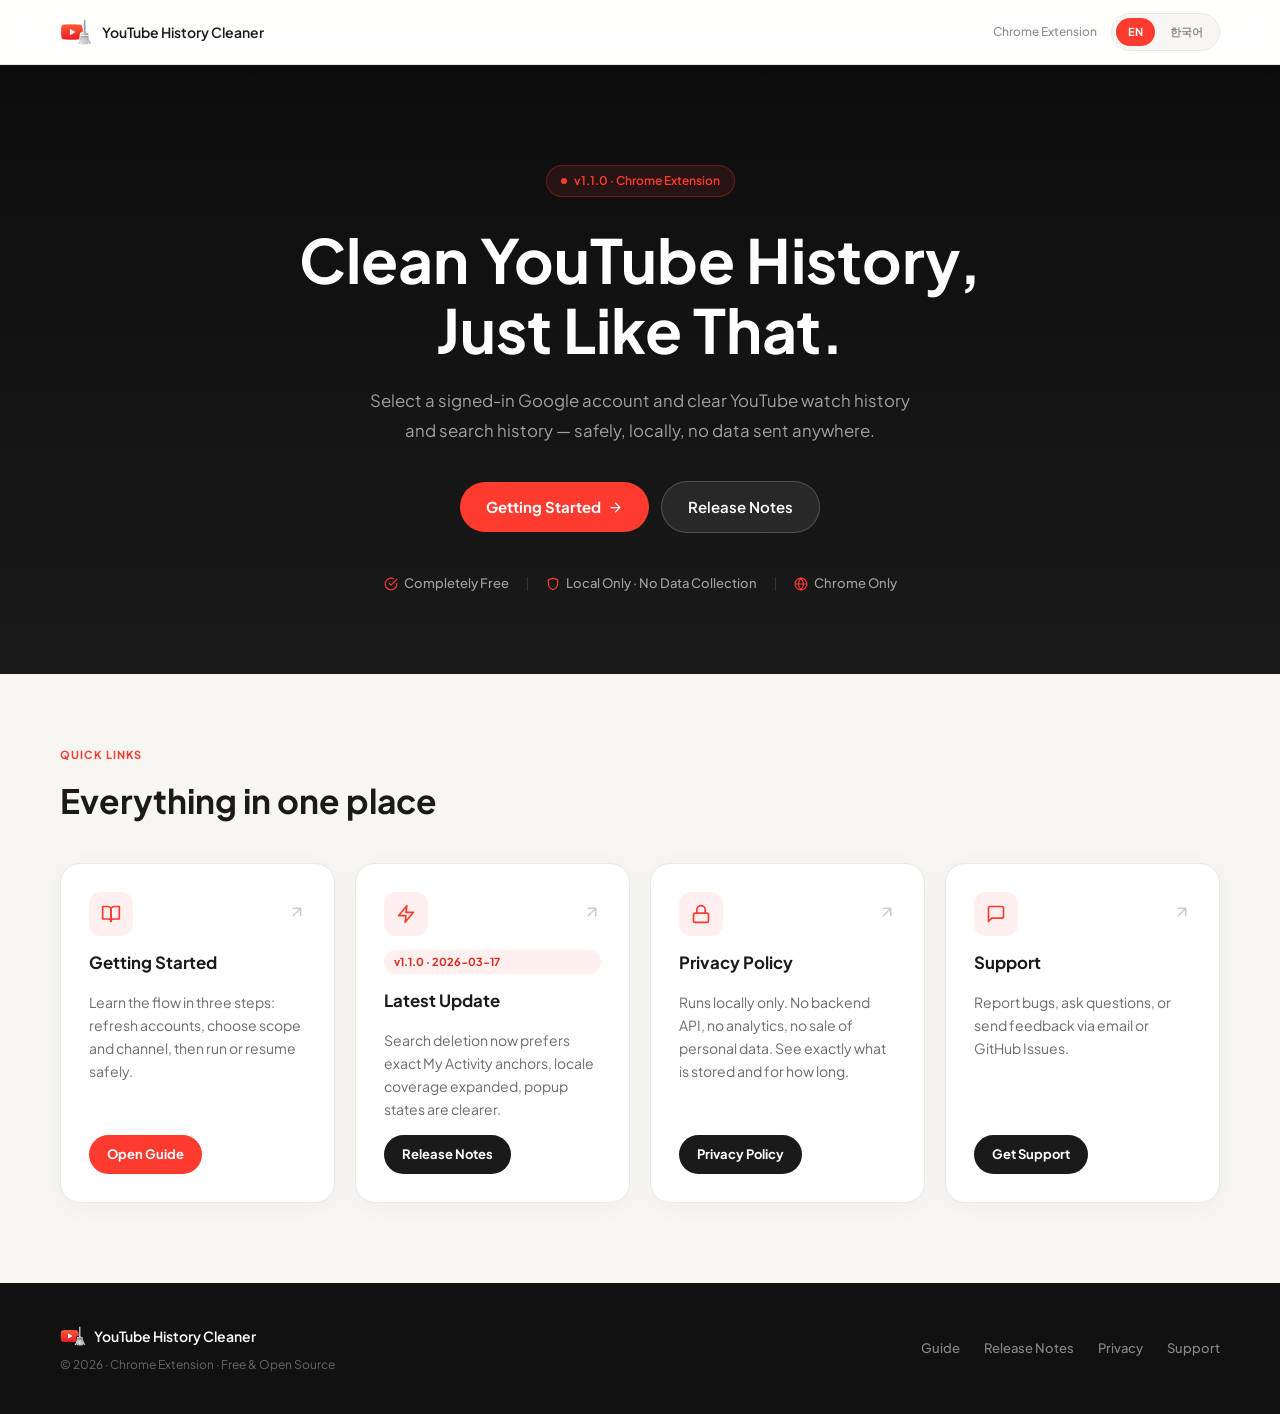
==== index.html @ fa845993 "Sync GitHub Pages from worktree" ====
<!DOCTYPE html>
<html lang="en">
  <head>
    <meta charset="utf-8">
    <meta name="viewport" content="width=device-width, initial-scale=1">
    <title>YouTube History Cleaner</title>
    <meta name="description" content="Official getting started, release notes, privacy, and support pages for the YouTube History Cleaner Chrome extension.">
    <link rel="preconnect" href="https://fonts.googleapis.com">
    <link rel="preconnect" href="https://fonts.gstatic.com" crossorigin>
    <link href="https://fonts.googleapis.com/css2?family=Plus+Jakarta+Sans:wght@400;500;600;700&display=swap" rel="stylesheet">
    <link rel="icon" type="image/png" href="./header-logo-dark.png">
    <link rel="stylesheet" href="./styles.css">
    <script src="./lang-toggle.js" defer></script>
  </head>
  <body
    data-title-en="YouTube History Cleaner"
    data-title-ko="YouTube History Cleaner"
    data-description-en="Official getting started, release notes, privacy, and support pages for the YouTube History Cleaner Chrome extension."
    data-description-ko="YouTube History Cleaner Chrome 확장의 공식 사용 가이드, 릴리즈노트, 개인정보처리방침 및 지원 링크 모음입니다."
  >

    <!-- NAVBAR -->
    <nav class="navbar">
      <div class="container">
        <a href="./index.html" class="nav-brand">
          <img src="./header-logo-dark.png" alt="YouTube History Cleaner logo" class="nav-logo">
          <span class="nav-brand-name">YouTube History Cleaner</span>
        </a>
        <div class="nav-right">
          <span class="nav-label" data-lang-content="en">Chrome Extension</span>
          <span class="nav-label" data-lang-content="ko" hidden>Chrome 확장</span>
          <div class="lang-switch" role="group" aria-label="Language switcher">
            <button type="button" class="lang-button" data-lang-button="en">EN</button>
            <button type="button" class="lang-button" data-lang-button="ko">한국어</button>
          </div>
        </div>
      </div>
    </nav>

    <!-- HERO -->
    <section class="hero">
      <div class="container">
        <div class="hero-badge">
          <span class="hero-badge-dot"></span>
          <span data-lang-content="en">v1.1.0 · Chrome Extension</span>
          <span data-lang-content="ko" hidden>v1.1.0 · Chrome 확장</span>
        </div>

        <h1 data-lang-content="en">Clean YouTube History,<br>Just Like That.</h1>
        <h1 data-lang-content="ko" hidden>YouTube 기록,<br>깔끔하게 지워드립니다.</h1>

        <p class="hero-sub" data-lang-content="en">
          Select a signed-in Google account and clear YouTube watch history and search history — safely, locally, no data sent anywhere.
        </p>
        <p class="hero-sub" data-lang-content="ko" hidden>
          로그인된 Google 계정을 선택해 YouTube 시청·검색 기록을 정리하는 Chrome 확장 프로그램. 완전 로컬 처리, 데이터 수집 없음.
        </p>

        <div class="hero-cta">
          <a href="./guide.html" class="btn-primary">
            <span data-lang-content="en">Getting Started</span>
            <span data-lang-content="ko" hidden>사용 가이드 보기</span>
            <svg viewBox="0 0 24 24" xmlns="http://www.w3.org/2000/svg"><path d="M5 12h14M12 5l7 7-7 7" stroke-width="2" stroke-linecap="round" stroke-linejoin="round"/></svg>
          </a>
          <a href="./updates.html" class="btn-secondary">
            <span data-lang-content="en">Release Notes</span>
            <span data-lang-content="ko" hidden>릴리즈노트</span>
          </a>
        </div>

        <div class="hero-meta">
          <div class="hero-meta-item">
            <svg viewBox="0 0 24 24" xmlns="http://www.w3.org/2000/svg"><path d="M22 11.08V12a10 10 0 1 1-5.93-9.14" stroke-width="2" stroke-linecap="round" stroke-linejoin="round"/><polyline points="22 4 12 14.01 9 11.01" stroke-width="2" stroke-linecap="round" stroke-linejoin="round"/></svg>
            <span data-lang-content="en">Completely Free</span>
            <span data-lang-content="ko" hidden>완전 무료</span>
          </div>
          <div class="hero-meta-divider"></div>
          <div class="hero-meta-item">
            <svg viewBox="0 0 24 24" xmlns="http://www.w3.org/2000/svg"><path d="M12 22s8-4 8-10V5l-8-3-8 3v7c0 6 8 10 8 10z" stroke-width="2" stroke-linecap="round" stroke-linejoin="round"/></svg>
            <span data-lang-content="en">Local Only · No Data Collection</span>
            <span data-lang-content="ko" hidden>로컬 처리 · 데이터 수집 없음</span>
          </div>
          <div class="hero-meta-divider"></div>
          <div class="hero-meta-item">
            <svg viewBox="0 0 24 24" xmlns="http://www.w3.org/2000/svg"><circle cx="12" cy="12" r="10" stroke-width="2" stroke-linecap="round" stroke-linejoin="round"/><line x1="2" y1="12" x2="22" y2="12" stroke-width="2" stroke-linecap="round"/><path d="M12 2a15.3 15.3 0 0 1 4 10 15.3 15.3 0 0 1-4 10 15.3 15.3 0 0 1-4-10 15.3 15.3 0 0 1 4-10z" stroke-width="2" stroke-linecap="round" stroke-linejoin="round"/></svg>
            <span data-lang-content="en">Chrome Only</span>
            <span data-lang-content="ko" hidden>Chrome 전용</span>
          </div>
        </div>
      </div>
    </section>

    <!-- CARDS -->
    <section class="cards-section">
      <div class="container">
        <p class="section-eyebrow" data-lang-content="en">Quick Links</p>
        <p class="section-eyebrow" data-lang-content="ko" hidden>빠른 링크</p>

        <h2 class="section-title" data-lang-content="en">Everything in one place</h2>
        <h2 class="section-title" data-lang-content="ko" hidden>모든 것을 한곳에서</h2>

        <div class="cards-grid">

          <!-- Getting Started -->
          <div class="card">
            <div class="card-top">
              <div class="card-icon-box">
                <svg viewBox="0 0 24 24" xmlns="http://www.w3.org/2000/svg"><path d="M2 3h6a4 4 0 0 1 4 4v14a3 3 0 0 0-3-3H2z"/><path d="M22 3h-6a4 4 0 0 0-4 4v14a3 3 0 0 1 3-3h7z"/></svg>
              </div>
              <div class="card-arrow">
                <svg viewBox="0 0 24 24" xmlns="http://www.w3.org/2000/svg"><path d="M7 17L17 7M7 7h10v10"/></svg>
              </div>
            </div>
            <h2 data-lang-content="en">Getting Started</h2>
            <h2 data-lang-content="ko" hidden>사용 가이드</h2>
            <p data-lang-content="en">Learn the flow in three steps: refresh accounts, choose scope and channel, then run or resume safely.</p>
            <p data-lang-content="ko" hidden>3단계로 빠르게 시작하세요. 계정 조회 → 범위 선택 → 실행 또는 재개.</p>
            <a href="./guide.html" class="card-btn card-btn-red">
              <span data-lang-content="en">Open Guide</span>
              <span data-lang-content="ko" hidden>가이드 보기</span>
            </a>
          </div>

          <!-- Latest Update -->
          <div class="card">
            <div class="card-top">
              <div class="card-icon-box">
                <svg viewBox="0 0 24 24" xmlns="http://www.w3.org/2000/svg"><polygon points="13 2 3 14 12 14 11 22 21 10 12 10 13 2"/></svg>
              </div>
              <div class="card-arrow">
                <svg viewBox="0 0 24 24" xmlns="http://www.w3.org/2000/svg"><path d="M7 17L17 7M7 7h10v10"/></svg>
              </div>
            </div>
            <span class="card-badge">v1.1.0 · 2026-03-17</span>
            <h2 data-lang-content="en">Latest Update</h2>
            <h2 data-lang-content="ko" hidden>릴리즈노트</h2>
            <p data-lang-content="en">Search deletion now prefers exact My Activity anchors, locale coverage expanded, popup states are clearer.</p>
            <p data-lang-content="ko" hidden>검색 삭제 exact anchor 우선 적용, locale 지원 확대, popup 상태 표시 개선.</p>
            <a href="./updates.html" class="card-btn card-btn-dark">
              <span data-lang-content="en">Release Notes</span>
              <span data-lang-content="ko" hidden>릴리즈노트 보기</span>
            </a>
          </div>

          <!-- Privacy -->
          <div class="card">
            <div class="card-top">
              <div class="card-icon-box">
                <svg viewBox="0 0 24 24" xmlns="http://www.w3.org/2000/svg"><rect x="3" y="11" width="18" height="11" rx="2" ry="2"/><path d="M7 11V7a5 5 0 0 1 10 0v4"/></svg>
              </div>
              <div class="card-arrow">
                <svg viewBox="0 0 24 24" xmlns="http://www.w3.org/2000/svg"><path d="M7 17L17 7M7 7h10v10"/></svg>
              </div>
            </div>
            <h2 data-lang-content="en">Privacy Policy</h2>
            <h2 data-lang-content="ko" hidden>개인정보처리방침</h2>
            <p data-lang-content="en">Runs locally only. No backend API, no analytics, no sale of personal data. See exactly what is stored and for how long.</p>
            <p data-lang-content="ko" hidden>로컬에서만 작동합니다. 백엔드 없음, analytics 없음, 개인정보 판매 없음. 저장 항목과 기간을 확인하세요.</p>
            <a href="./privacy.html" class="card-btn card-btn-dark">
              <span data-lang-content="en">Privacy Policy</span>
              <span data-lang-content="ko" hidden>방침 보기</span>
            </a>
          </div>

          <!-- Support -->
          <div class="card">
            <div class="card-top">
              <div class="card-icon-box">
                <svg viewBox="0 0 24 24" xmlns="http://www.w3.org/2000/svg"><path d="M21 15a2 2 0 0 1-2 2H7l-4 4V5a2 2 0 0 1 2-2h14a2 2 0 0 1 2 2z"/></svg>
              </div>
              <div class="card-arrow">
                <svg viewBox="0 0 24 24" xmlns="http://www.w3.org/2000/svg"><path d="M7 17L17 7M7 7h10v10"/></svg>
              </div>
            </div>
            <h2 data-lang-content="en">Support</h2>
            <h2 data-lang-content="ko" hidden>고객 지원</h2>
            <p data-lang-content="en">Report bugs, ask questions, or send feedback via email or GitHub Issues.</p>
            <p data-lang-content="ko" hidden>버그 제보, 문의, 피드백을 이메일 또는 GitHub Issues로 전달하세요.</p>
            <a href="./support.html" class="card-btn card-btn-dark">
              <span data-lang-content="en">Get Support</span>
              <span data-lang-content="ko" hidden>지원 받기</span>
            </a>
          </div>

        </div>
      </div>
    </section>

    <!-- FOOTER -->
    <footer class="site-footer">
      <div class="container">
        <div class="footer-brand">
          <div class="footer-logo-row">
            <img src="./header-logo-dark.png" alt="" class="footer-logo">
            <span class="footer-name">YouTube History Cleaner</span>
          </div>
          <p class="footer-copy">© 2026 · Chrome Extension · Free &amp; Open Source</p>
        </div>
        <nav class="footer-links">
          <a href="./guide.html">
            <span data-lang-content="en">Guide</span>
            <span data-lang-content="ko" hidden>가이드</span>
          </a>
          <a href="./updates.html">
            <span data-lang-content="en">Release Notes</span>
            <span data-lang-content="ko" hidden>릴리즈노트</span>
          </a>
          <a href="./privacy.html">
            <span data-lang-content="en">Privacy</span>
            <span data-lang-content="ko" hidden>개인정보처리방침</span>
          </a>
          <a href="./support.html">
            <span data-lang-content="en">Support</span>
            <span data-lang-content="ko" hidden>지원</span>
          </a>
        </nav>
      </div>
    </footer>

  </body>
</html>
---- styles.css ----
@import url('https://fonts.googleapis.com/css2?family=Plus+Jakarta+Sans:wght@400;500;600;700&display=swap');

:root {
  --bg: #F7F6F3;
  --panel: #FFFFFF;
  --text: #1A1A1A;
  --muted: #6B6B6B;
  --subtle: #8E8E93;
  --line: #E8E8E8;
  --accent: #FF3B30;
  --accent-dark: #DD271D;
  --accent-tint: rgba(255, 59, 48, 0.08);
  --dark: #111111;
  --dark-2: #1A1A1A;
  --shadow-card: 0 4px 24px rgba(0, 0, 0, 0.04);
  --shadow-nav: 0 1px 12px rgba(0, 0, 0, 0.06);
  --radius-card: 20px;
  --radius-btn: 999px;
  --max: 1160px;
}

* { box-sizing: border-box; margin: 0; padding: 0; }

html { font-size: 16px; scroll-behavior: smooth; }

body {
  font-family: 'Plus Jakarta Sans', 'Segoe UI', 'Helvetica Neue', Arial, sans-serif;
  background: var(--bg);
  color: var(--text);
  line-height: 1.6;
}

a { color: var(--accent); text-decoration: none; }
a:hover { text-decoration: underline; }

.container {
  width: min(calc(100% - 48px), var(--max));
  margin: 0 auto;
}

/* ── NAVBAR ─────────────────────────────── */
.navbar {
  position: sticky;
  top: 0;
  z-index: 100;
  background: rgba(255, 255, 255, 0.92);
  backdrop-filter: blur(14px);
  -webkit-backdrop-filter: blur(14px);
  border-bottom: 1px solid var(--line);
  box-shadow: var(--shadow-nav);
}

.navbar .container {
  display: flex;
  align-items: center;
  justify-content: space-between;
  height: 64px;
}

.nav-brand {
  display: flex;
  align-items: center;
  gap: 10px;
  text-decoration: none;
}

.nav-logo {
  width: 32px;
  height: 32px;
  object-fit: contain;
  flex-shrink: 0;
}

.nav-brand-name {
  font-size: 14px;
  font-weight: 600;
  color: var(--text);
}
.nav-brand:hover .nav-brand-name { text-decoration: none; }

.nav-right {
  display: flex;
  align-items: center;
  gap: 14px;
}

.nav-label {
  font-size: 12px;
  font-weight: 500;
  color: var(--subtle);
}

.lang-switch {
  display: inline-flex;
  gap: 3px;
  padding: 4px;
  border: 1px solid var(--line);
  border-radius: var(--radius-btn);
  background: var(--bg);
}

.lang-button {
  border: 0;
  border-radius: var(--radius-btn);
  background: transparent;
  color: var(--subtle);
  padding: 5px 12px;
  font: inherit;
  font-size: 11px;
  font-weight: 700;
  cursor: pointer;
  transition: all 0.15s;
}

.lang-button.is-active {
  background: var(--accent);
  color: #fff;
}

/* ── HERO (index) ───────────────────────── */
.hero {
  background: linear-gradient(180deg, #0D0D0D 0%, #1A1A1A 100%);
  padding: 100px 0 80px;
  text-align: center;
}

.hero-badge {
  display: inline-flex;
  align-items: center;
  gap: 7px;
  padding: 5px 14px;
  border-radius: var(--radius-btn);
  border: 1px solid rgba(255, 59, 48, 0.3);
  background: rgba(255, 59, 48, 0.1);
  margin-bottom: 28px;
}

.hero-badge-dot {
  width: 6px;
  height: 6px;
  border-radius: 50%;
  background: var(--accent);
  flex-shrink: 0;
}

.hero-badge span {
  font-size: 12px;
  font-weight: 600;
  color: var(--accent);
}

.hero h1 {
  font-size: clamp(2.2rem, 5vw, 3.8rem);
  font-weight: 700;
  color: #fff;
  line-height: 1.15;
  margin-bottom: 22px;
  max-width: 760px;
  margin-left: auto;
  margin-right: auto;
}

.hero-sub {
  font-size: 1.05rem;
  color: #A0A0A0;
  max-width: 540px;
  margin: 0 auto 36px;
  line-height: 1.75;
}

.hero-cta {
  display: flex;
  align-items: center;
  justify-content: center;
  gap: 12px;
  flex-wrap: wrap;
  margin-bottom: 40px;
}

.btn-primary {
  display: inline-flex;
  align-items: center;
  gap: 7px;
  padding: 13px 26px;
  border-radius: var(--radius-btn);
  background: var(--accent);
  color: #fff;
  font-weight: 700;
  font-size: 15px;
  transition: background 0.15s;
  text-decoration: none;
}
.btn-primary:hover { background: var(--accent-dark); text-decoration: none; }
.btn-primary svg { width: 15px; height: 15px; stroke: #fff; fill: none; flex-shrink: 0; }

.btn-secondary {
  display: inline-flex;
  align-items: center;
  gap: 7px;
  padding: 13px 26px;
  border-radius: var(--radius-btn);
  background: rgba(255, 255, 255, 0.08);
  border: 1px solid rgba(255, 255, 255, 0.18);
  color: #fff;
  font-weight: 600;
  font-size: 15px;
  transition: background 0.15s;
  text-decoration: none;
}
.btn-secondary:hover { background: rgba(255, 255, 255, 0.14); text-decoration: none; }

.hero-meta {
  display: flex;
  align-items: center;
  justify-content: center;
  gap: 18px;
  flex-wrap: wrap;
}

.hero-meta-item {
  display: flex;
  align-items: center;
  gap: 6px;
  font-size: 13px;
  font-weight: 500;
  color: #A0A0A0;
}

.hero-meta-item svg {
  width: 14px;
  height: 14px;
  stroke: var(--accent);
  fill: none;
  flex-shrink: 0;
}

.hero-meta-divider {
  width: 1px;
  height: 14px;
  background: rgba(255, 255, 255, 0.12);
}

/* ── CARDS SECTION ──────────────────────── */
.cards-section {
  padding: 72px 0 80px;
  background: var(--bg);
}

.section-eyebrow {
  font-size: 11px;
  font-weight: 700;
  letter-spacing: 0.1em;
  text-transform: uppercase;
  color: var(--accent);
  margin-bottom: 10px;
}

.section-title {
  font-size: 2.1rem;
  font-weight: 700;
  color: var(--text);
  margin-bottom: 36px;
}

.cards-grid {
  display: grid;
  grid-template-columns: repeat(auto-fit, minmax(240px, 1fr));
  gap: 20px;
}

.card {
  background: var(--panel);
  border: 1px solid var(--line);
  border-radius: var(--radius-card);
  padding: 28px;
  display: flex;
  flex-direction: column;
  gap: 14px;
  box-shadow: var(--shadow-card);
  transition: box-shadow 0.2s, transform 0.2s;
}
.card:hover { box-shadow: 0 8px 32px rgba(0, 0, 0, 0.08); transform: translateY(-2px); }

.card-top {
  display: flex;
  align-items: center;
  justify-content: space-between;
}

.card-icon-box {
  width: 44px;
  height: 44px;
  border-radius: 12px;
  background: var(--accent-tint);
  display: flex;
  align-items: center;
  justify-content: center;
  flex-shrink: 0;
}
.card-icon-box svg {
  width: 20px;
  height: 20px;
  stroke: var(--accent);
  fill: none;
  stroke-width: 2;
  stroke-linecap: round;
  stroke-linejoin: round;
}

.card-arrow svg {
  width: 18px;
  height: 18px;
  stroke: #CCC;
  fill: none;
  stroke-width: 2;
  stroke-linecap: round;
  stroke-linejoin: round;
}

.card-badge {
  display: inline-flex;
  align-items: center;
  padding: 3px 10px;
  border-radius: var(--radius-btn);
  background: var(--accent-tint);
  font-size: 11px;
  font-weight: 700;
  color: var(--accent-dark);
}

.card h2 {
  font-size: 1.05rem;
  font-weight: 700;
  color: var(--text);
}

.card p {
  font-size: 14px;
  color: var(--muted);
  line-height: 1.65;
  flex: 1;
}

.card-btn {
  display: inline-flex;
  align-items: center;
  gap: 6px;
  padding: 9px 18px;
  border-radius: var(--radius-btn);
  font-size: 13px;
  font-weight: 700;
  text-decoration: none;
  align-self: flex-start;
  transition: opacity 0.15s;
}
.card-btn:hover { opacity: 0.85; text-decoration: none; }
.card-btn-red { background: var(--accent); color: #fff; }
.card-btn-dark { background: var(--dark-2); color: #fff; }

/* ── FOOTER ─────────────────────────────── */
.site-footer {
  background: var(--dark);
  padding: 40px 0;
}

.site-footer .container {
  display: flex;
  align-items: center;
  justify-content: space-between;
  flex-wrap: wrap;
  gap: 20px;
}

.footer-brand {
  display: flex;
  flex-direction: column;
  gap: 6px;
}

.footer-logo-row {
  display: flex;
  align-items: center;
  gap: 8px;
}

.footer-logo {
  width: 26px;
  height: 26px;
  object-fit: contain;
  flex-shrink: 0;
}

.footer-name {
  font-size: 14px;
  font-weight: 600;
  color: #fff;
}

.footer-copy {
  font-size: 12px;
  color: #666;
}

.footer-links {
  display: flex;
  align-items: center;
  gap: 24px;
  flex-wrap: wrap;
}

.footer-links a {
  font-size: 13px;
  font-weight: 500;
  color: #888;
}
.footer-links a:hover { color: #fff; text-decoration: none; }

/* ── PAGE HERO (subpages) ───────────────── */
.page-hero {
  background: linear-gradient(180deg, #0D0D0D 0%, #1A1A1A 100%);
  padding: 52px 0 44px;
}

.page-hero-back {
  display: inline-flex;
  align-items: center;
  gap: 5px;
  font-size: 13px;
  font-weight: 500;
  color: #888;
  text-decoration: none;
  margin-bottom: 18px;
}
.page-hero-back:hover { color: #fff; text-decoration: none; }
.page-hero-back svg {
  width: 14px;
  height: 14px;
  stroke: currentColor;
  fill: none;
  stroke-width: 2;
  stroke-linecap: round;
  stroke-linejoin: round;
}

.page-hero h1 {
  font-size: clamp(1.8rem, 4vw, 2.6rem);
  font-weight: 700;
  color: #fff;
  line-height: 1.15;
  margin-bottom: 14px;
}

.page-hero-sub {
  font-size: 1rem;
  color: #A0A0A0;
  max-width: 600px;
  line-height: 1.75;
}

/* ── PAGE CONTENT ───────────────────────── */
.page-content {
  padding: 52px 0 80px;
}

.page-content .section-stack {
  display: flex;
  flex-direction: column;
  gap: 24px;
}

.page-banner {
  background: rgba(255, 59, 48, 0.06);
  border: 1px solid rgba(255, 59, 48, 0.2);
  border-radius: 14px;
  padding: 16px 20px;
  font-weight: 600;
  font-size: 14px;
  color: var(--accent-dark);
}

/* ── PROSE ──────────────────────────────── */
.prose {
  background: var(--panel);
  border: 1px solid var(--line);
  border-radius: var(--radius-card);
  padding: 40px;
  box-shadow: var(--shadow-card);
}

.prose h2 {
  font-size: 1.15rem;
  font-weight: 700;
  color: var(--text);
  margin: 32px 0 12px;
  padding-top: 4px;
}
.prose > div > h2:first-child,
.prose h2:first-child { margin-top: 0; }

.prose h3 {
  font-size: 0.95rem;
  font-weight: 700;
  color: var(--text);
  margin: 20px 0 8px;
}

.prose p {
  font-size: 15px;
  color: var(--muted);
  line-height: 1.75;
  margin-bottom: 14px;
}

.prose ul,
.prose ol { padding-left: 22px; margin-bottom: 14px; }

.prose li {
  font-size: 15px;
  color: var(--muted);
  line-height: 1.75;
  margin-bottom: 6px;
}

.prose a { color: var(--accent); }

code {
  padding: 2px 7px;
  border-radius: 6px;
  background: #EFEFEF;
  color: #2A2A2A;
  font-family: Consolas, 'SFMono-Regular', monospace;
  font-size: 0.87em;
}

.info-grid {
  display: grid;
  gap: 14px;
  grid-template-columns: repeat(auto-fit, minmax(200px, 1fr));
  margin: 20px 0;
}

.info-card {
  background: var(--bg);
  border: 1px solid var(--line);
  border-radius: 14px;
  padding: 20px;
}

.info-card h3 {
  font-size: 13px;
  font-weight: 700;
  color: var(--text);
  margin: 0 0 6px;
}

.info-card p {
  font-size: 13px;
  color: var(--muted);
  margin: 0;
  line-height: 1.6;
}

.step-list { padding-left: 24px; }
.step-list li { margin-bottom: 8px; }

/* ── RELEASE ITEMS ──────────────────────── */
.release-item {
  background: var(--panel);
  border: 1px solid var(--line);
  border-radius: var(--radius-card);
  padding: 32px;
  box-shadow: var(--shadow-card);
}

.release-pills {
  display: flex;
  flex-wrap: wrap;
  gap: 7px;
  margin-bottom: 16px;
}

.pill {
  display: inline-flex;
  align-items: center;
  padding: 4px 10px;
  border-radius: var(--radius-btn);
  font-size: 11px;
  font-weight: 700;
}

.pill-accent { background: var(--accent-tint); color: var(--accent-dark); }
.pill-muted { background: #F0F0F0; color: #555; }

.release-item h2 {
  font-size: 1.25rem;
  font-weight: 700;
  color: var(--text);
  margin-bottom: 10px;
}

.release-item h3 {
  font-size: 0.95rem;
  font-weight: 700;
  color: var(--text);
  margin: 20px 0 8px;
}

.release-item p {
  font-size: 15px;
  color: var(--muted);
  line-height: 1.75;
  margin-bottom: 10px;
}

.release-item ul { padding-left: 22px; margin-bottom: 10px; }

.release-item li {
  font-size: 15px;
  color: var(--muted);
  line-height: 1.75;
  margin-bottom: 6px;
}

/* ── SUPPORT ────────────────────────────── */
.support-callout {
  background: linear-gradient(135deg, rgba(255, 59, 48, 0.05), rgba(255, 59, 48, 0.02));
  border: 1px solid rgba(255, 59, 48, 0.15);
  border-radius: var(--radius-card);
  padding: 28px 32px;
}

.support-callout h2 {
  font-size: 1.1rem;
  font-weight: 700;
  color: var(--text);
  margin-bottom: 12px;
}

.support-callout ul { padding-left: 22px; }

.support-callout li {
  font-size: 14px;
  color: var(--muted);
  line-height: 1.75;
  margin-bottom: 6px;
}

/* ── RESPONSIVE ─────────────────────────── */
@media (max-width: 768px) {
  .hero { padding: 72px 0 56px; }
  .cards-grid { grid-template-columns: 1fr 1fr; }
  .section-title { font-size: 1.8rem; }
}

@media (max-width: 640px) {
  .nav-label { display: none; }
  .cards-grid { grid-template-columns: 1fr; }
  .prose { padding: 24px; }
  .release-item { padding: 24px; }
  .support-callout { padding: 22px 20px; }
  .hero h1 { font-size: 2rem; }
  .hero-meta { gap: 12px; }
  .hero-meta-divider { display: none; }
  .site-footer .container { flex-direction: column; align-items: flex-start; }
  .page-hero { padding: 40px 0 32px; }
}
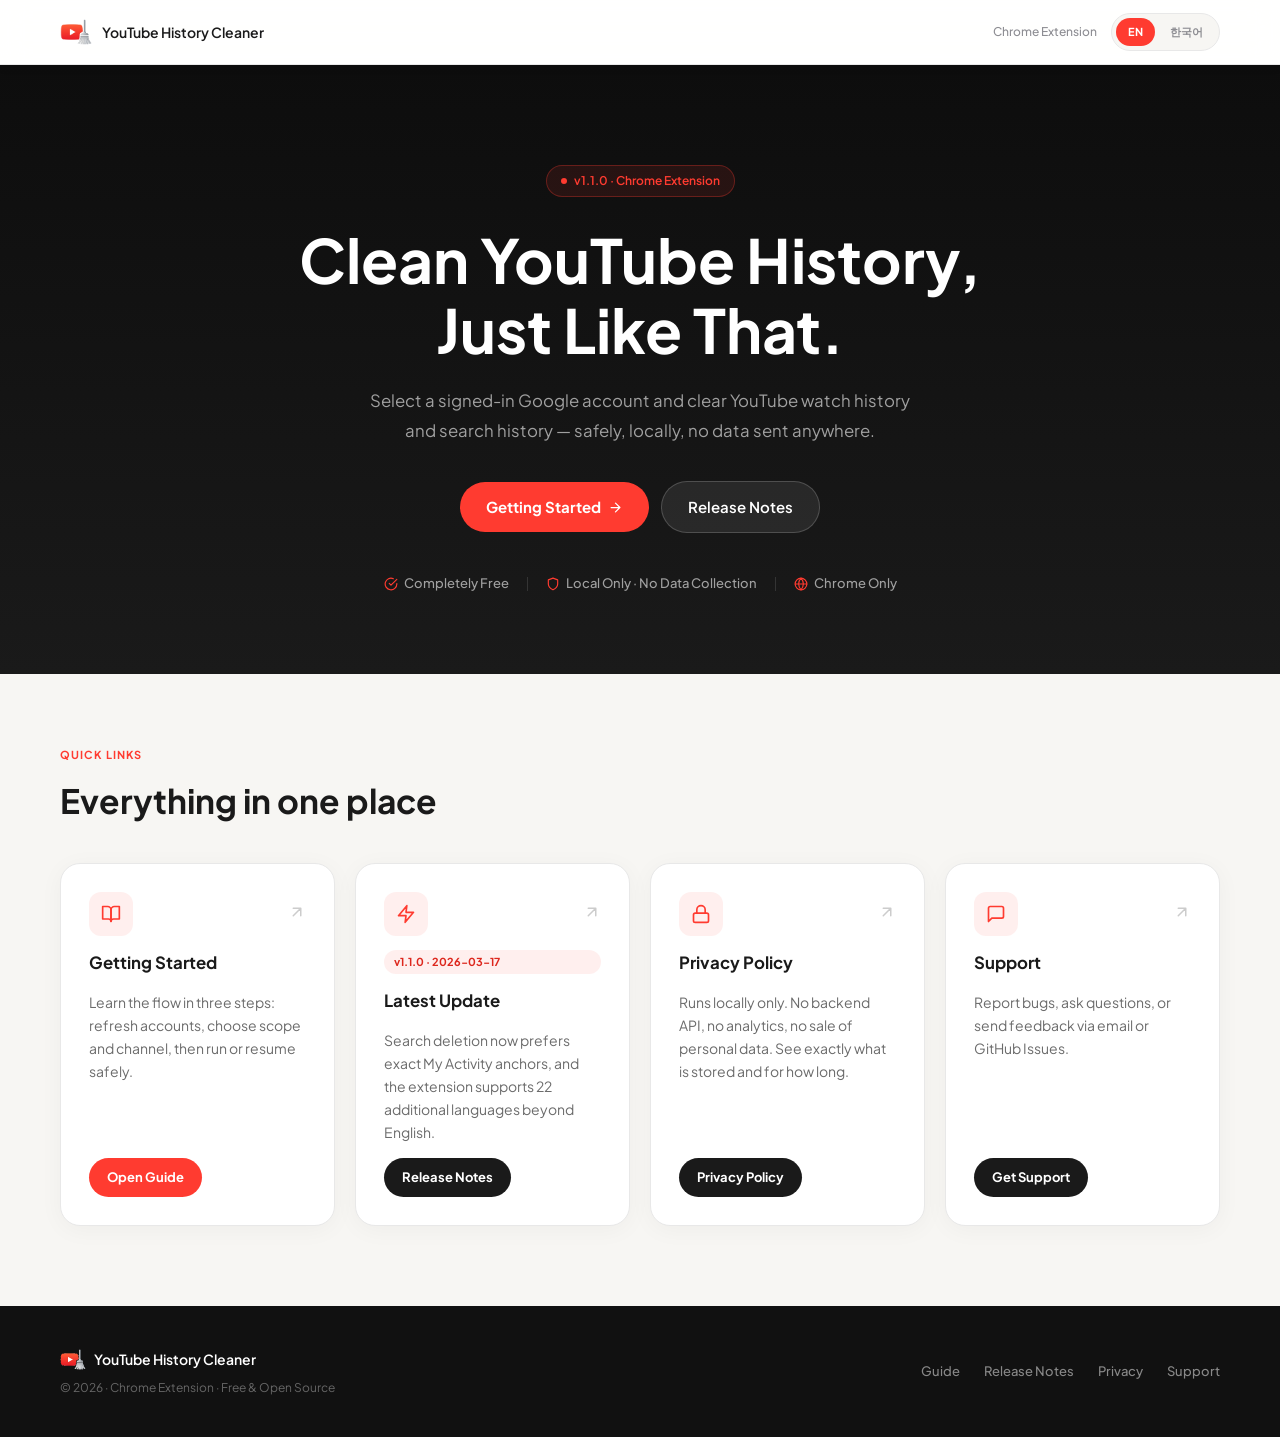
==== commit 5df5cbcc: "docs: align GitHub Pages copy with current extension behavior" ====
--- a/index.html
+++ b/index.html
@@ -134,8 +134,8 @@
             <span class="card-badge">v1.1.0 · 2026-03-17</span>
             <h2 data-lang-content="en">Latest Update</h2>
             <h2 data-lang-content="ko" hidden>릴리즈노트</h2>
-            <p data-lang-content="en">Search deletion now prefers exact My Activity anchors, locale coverage expanded, popup states are clearer.</p>
-            <p data-lang-content="ko" hidden>검색 삭제 exact anchor 우선 적용, locale 지원 확대, popup 상태 표시 개선.</p>
+            <p data-lang-content="en">Search deletion now prefers exact My Activity anchors, and the extension supports 22 additional languages beyond English.</p>
+            <p data-lang-content="ko" hidden>검색 삭제는 이제 My Activity exact anchor를 우선 사용하고, 영어 외 22개 언어를 추가 지원합니다.</p>
             <a href="./updates.html" class="card-btn card-btn-dark">
               <span data-lang-content="en">Release Notes</span>
               <span data-lang-content="ko" hidden>릴리즈노트 보기</span>
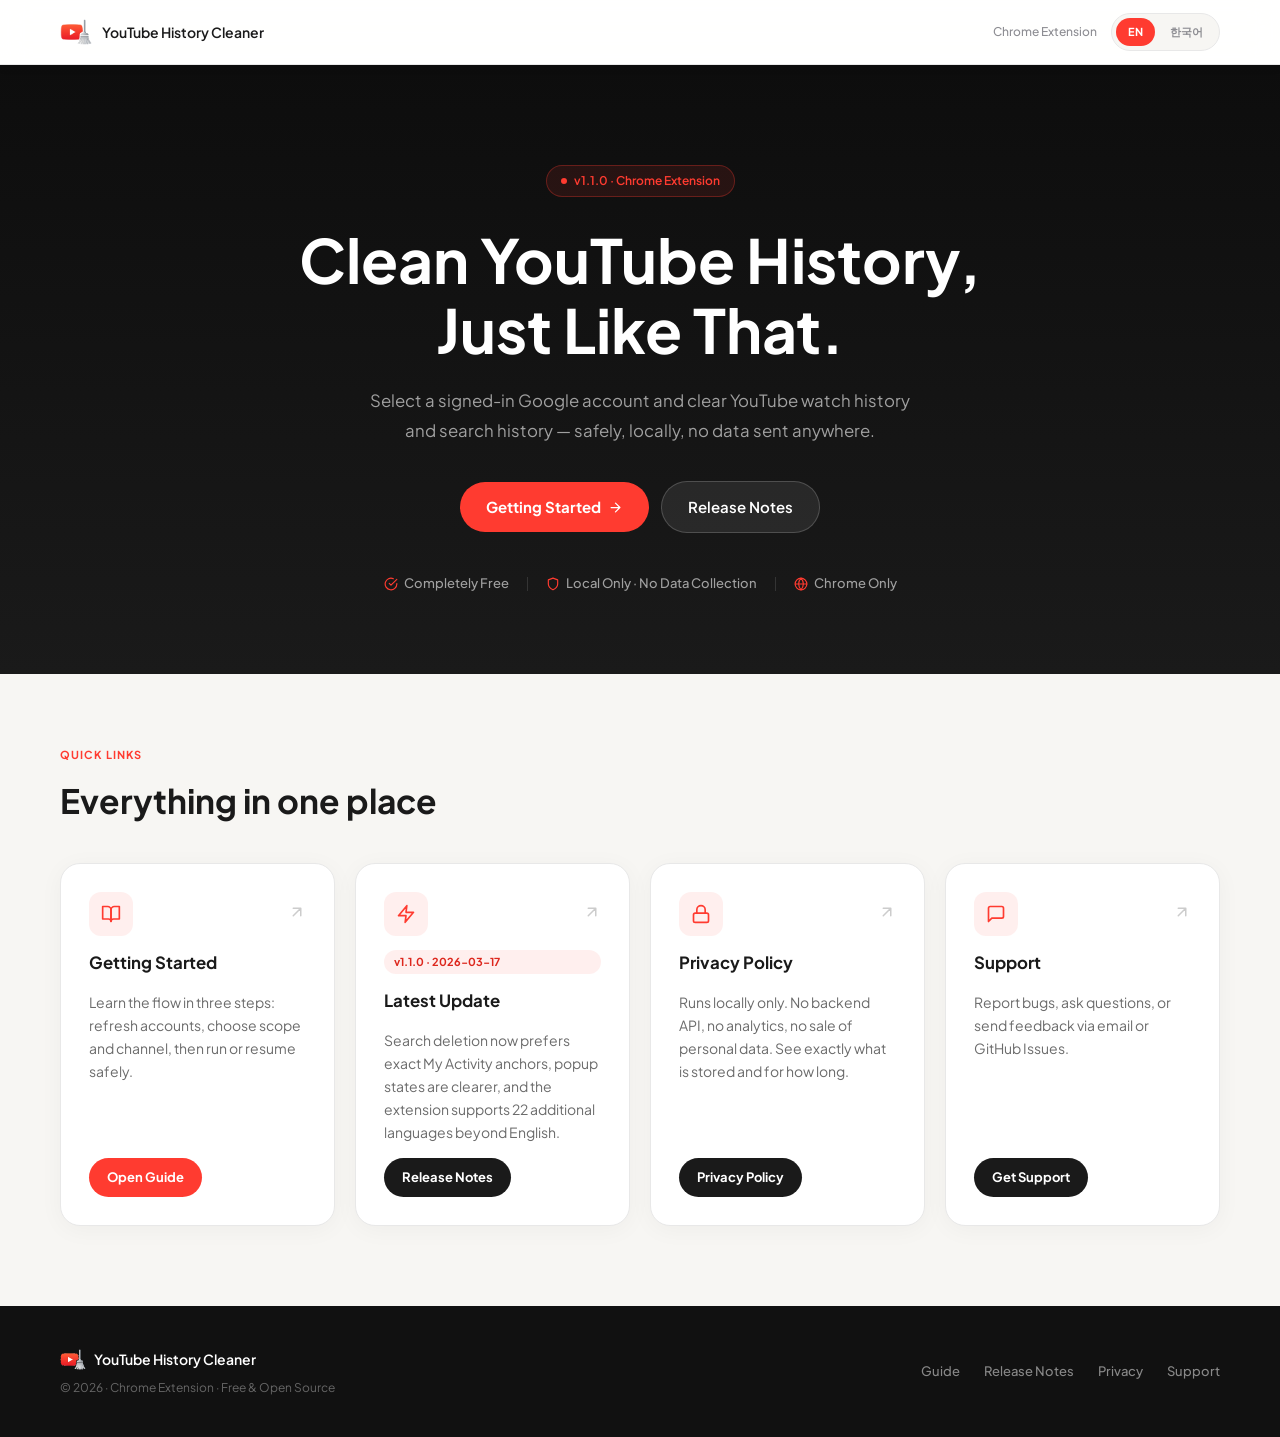
==== commit ed9c7677: "docs: update homepage release summary copy" ====
--- a/index.html
+++ b/index.html
@@ -134,8 +134,8 @@
             <span class="card-badge">v1.1.0 · 2026-03-17</span>
             <h2 data-lang-content="en">Latest Update</h2>
             <h2 data-lang-content="ko" hidden>릴리즈노트</h2>
-            <p data-lang-content="en">Search deletion now prefers exact My Activity anchors, and the extension supports 22 additional languages beyond English.</p>
-            <p data-lang-content="ko" hidden>검색 삭제는 이제 My Activity exact anchor를 우선 사용하고, 영어 외 22개 언어를 추가 지원합니다.</p>
+            <p data-lang-content="en">Search deletion now prefers exact My Activity anchors, popup states are clearer, and the extension supports 22 additional languages beyond English.</p>
+            <p data-lang-content="ko" hidden>검색 삭제는 이제 My Activity exact anchor를 우선 사용하고, popup 상태 표시도 더 명확해졌으며, 영어 외 22개 언어를 추가 지원합니다.</p>
             <a href="./updates.html" class="card-btn card-btn-dark">
               <span data-lang-content="en">Release Notes</span>
               <span data-lang-content="ko" hidden>릴리즈노트 보기</span>
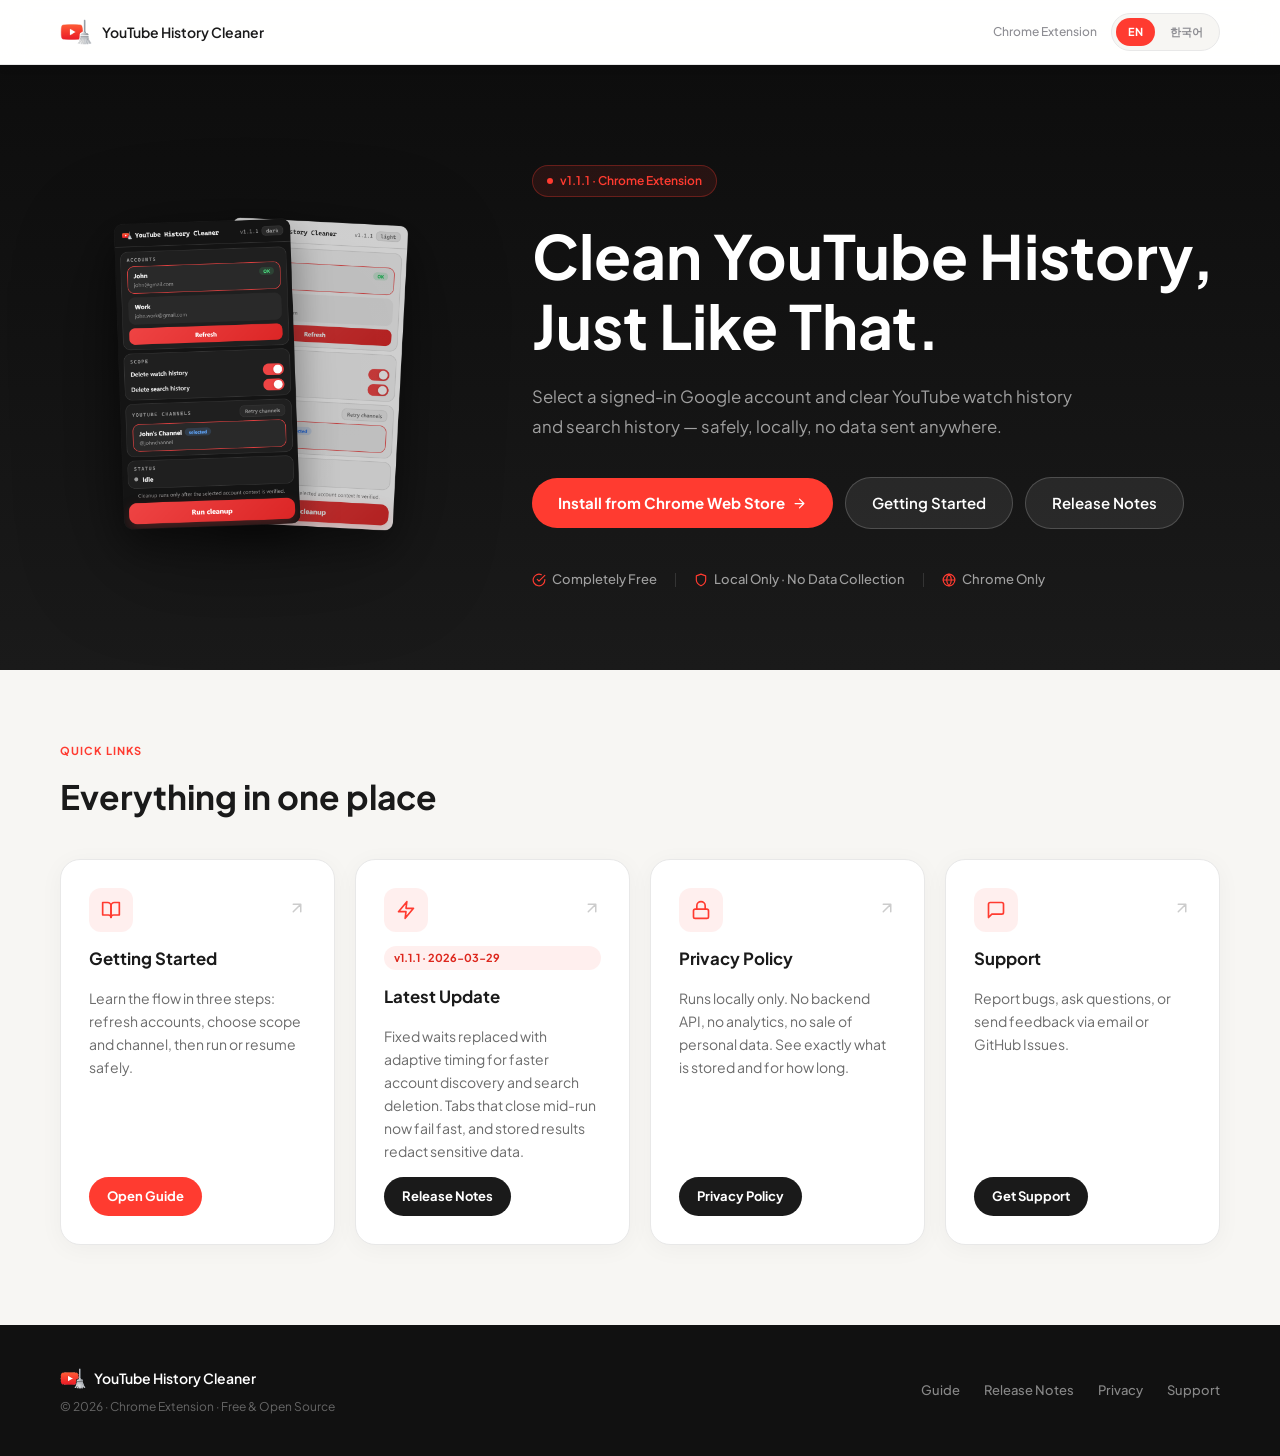
==== commit fd5b5254: "feat: update support page to v1.1.1 with hero popup mockup - Bump all version references from 1.1.0 " ====
--- a/index.html
+++ b/index.html
@@ -9,7 +9,7 @@
     <link rel="preconnect" href="https://fonts.gstatic.com" crossorigin>
     <link href="https://fonts.googleapis.com/css2?family=Plus+Jakarta+Sans:wght@400;500;600;700&display=swap" rel="stylesheet">
     <link rel="icon" type="image/png" href="./header-logo-dark.png">
-    <link rel="stylesheet" href="./styles.css">
+    <link rel="stylesheet" href="./styles.css?v=20260329-1">
     <script src="./lang-toggle.js" defer></script>
   </head>
   <body
@@ -39,52 +39,61 @@
 
     <!-- HERO -->
     <section class="hero">
-      <div class="container">
-        <div class="hero-badge">
-          <span class="hero-badge-dot"></span>
-          <span data-lang-content="en">v1.1.0 · Chrome Extension</span>
-          <span data-lang-content="ko" hidden>v1.1.0 · Chrome 확장</span>
-        </div>
-
-        <h1 data-lang-content="en">Clean YouTube History,<br>Just Like That.</h1>
-        <h1 data-lang-content="ko" hidden>YouTube 기록,<br>깔끔하게 지워드립니다.</h1>
-
-        <p class="hero-sub" data-lang-content="en">
-          Select a signed-in Google account and clear YouTube watch history and search history — safely, locally, no data sent anywhere.
-        </p>
-        <p class="hero-sub" data-lang-content="ko" hidden>
-          로그인된 Google 계정을 선택해 YouTube 시청·검색 기록을 정리하는 Chrome 확장 프로그램. 완전 로컬 처리, 데이터 수집 없음.
-        </p>
-
-        <div class="hero-cta">
-          <a href="./guide.html" class="btn-primary">
-            <span data-lang-content="en">Getting Started</span>
-            <span data-lang-content="ko" hidden>사용 가이드 보기</span>
-            <svg viewBox="0 0 24 24" xmlns="http://www.w3.org/2000/svg"><path d="M5 12h14M12 5l7 7-7 7" stroke-width="2" stroke-linecap="round" stroke-linejoin="round"/></svg>
-          </a>
-          <a href="./updates.html" class="btn-secondary">
-            <span data-lang-content="en">Release Notes</span>
-            <span data-lang-content="ko" hidden>릴리즈노트</span>
-          </a>
-        </div>
-
-        <div class="hero-meta">
-          <div class="hero-meta-item">
-            <svg viewBox="0 0 24 24" xmlns="http://www.w3.org/2000/svg"><path d="M22 11.08V12a10 10 0 1 1-5.93-9.14" stroke-width="2" stroke-linecap="round" stroke-linejoin="round"/><polyline points="22 4 12 14.01 9 11.01" stroke-width="2" stroke-linecap="round" stroke-linejoin="round"/></svg>
-            <span data-lang-content="en">Completely Free</span>
-            <span data-lang-content="ko" hidden>완전 무료</span>
-          </div>
-          <div class="hero-meta-divider"></div>
-          <div class="hero-meta-item">
-            <svg viewBox="0 0 24 24" xmlns="http://www.w3.org/2000/svg"><path d="M12 22s8-4 8-10V5l-8-3-8 3v7c0 6 8 10 8 10z" stroke-width="2" stroke-linecap="round" stroke-linejoin="round"/></svg>
-            <span data-lang-content="en">Local Only · No Data Collection</span>
-            <span data-lang-content="ko" hidden>로컬 처리 · 데이터 수집 없음</span>
-          </div>
-          <div class="hero-meta-divider"></div>
-          <div class="hero-meta-item">
-            <svg viewBox="0 0 24 24" xmlns="http://www.w3.org/2000/svg"><circle cx="12" cy="12" r="10" stroke-width="2" stroke-linecap="round" stroke-linejoin="round"/><line x1="2" y1="12" x2="22" y2="12" stroke-width="2" stroke-linecap="round"/><path d="M12 2a15.3 15.3 0 0 1 4 10 15.3 15.3 0 0 1-4 10 15.3 15.3 0 0 1-4-10 15.3 15.3 0 0 1 4-10z" stroke-width="2" stroke-linecap="round" stroke-linejoin="round"/></svg>
-            <span data-lang-content="en">Chrome Only</span>
-            <span data-lang-content="ko" hidden>Chrome 전용</span>
+      <div class="container hero-split">
+        <div class="hero-visual">
+          <img src="./guide-images/popup-mockup.png" alt="YouTube History Cleaner popup — dark and light mode" class="hero-mockup" />
+        </div>
+        <div class="hero-copy">
+          <div class="hero-badge">
+            <span class="hero-badge-dot"></span>
+            <span data-lang-content="en">v1.1.1 · Chrome Extension</span>
+            <span data-lang-content="ko" hidden>v1.1.1 · Chrome 확장</span>
+          </div>
+
+          <h1 data-lang-content="en">Clean YouTube History,<br>Just Like That.</h1>
+          <h1 data-lang-content="ko" hidden>YouTube 기록,<br>깔끔하게 지워드립니다.</h1>
+
+          <p class="hero-sub" data-lang-content="en">
+            Select a signed-in Google account and clear YouTube watch history and search history — safely, locally, no data sent anywhere.
+          </p>
+          <p class="hero-sub" data-lang-content="ko" hidden>
+            로그인된 Google 계정을 선택해 YouTube 시청·검색 기록을 정리하는 Chrome 확장 프로그램. 완전 로컬 처리, 데이터 수집 없음.
+          </p>
+
+          <div class="hero-cta">
+            <a href="https://chromewebstore.google.com/detail/youtube-history-cleaner/kddejlaaegicdanenmhhjoleeklpgikj" class="btn-primary" target="_blank" rel="noopener">
+              <span data-lang-content="en">Install from Chrome Web Store</span>
+              <span data-lang-content="ko" hidden>Chrome 웹 스토어에서 설치</span>
+              <svg viewBox="0 0 24 24" xmlns="http://www.w3.org/2000/svg"><path d="M5 12h14M12 5l7 7-7 7" stroke-width="2" stroke-linecap="round" stroke-linejoin="round"/></svg>
+            </a>
+            <a href="./guide.html" class="btn-secondary">
+              <span data-lang-content="en">Getting Started</span>
+              <span data-lang-content="ko" hidden>사용 가이드 보기</span>
+            </a>
+            <a href="./updates.html" class="btn-secondary">
+              <span data-lang-content="en">Release Notes</span>
+              <span data-lang-content="ko" hidden>릴리즈노트</span>
+            </a>
+          </div>
+
+          <div class="hero-meta">
+            <div class="hero-meta-item">
+              <svg viewBox="0 0 24 24" xmlns="http://www.w3.org/2000/svg"><path d="M22 11.08V12a10 10 0 1 1-5.93-9.14" stroke-width="2" stroke-linecap="round" stroke-linejoin="round"/><polyline points="22 4 12 14.01 9 11.01" stroke-width="2" stroke-linecap="round" stroke-linejoin="round"/></svg>
+              <span data-lang-content="en">Completely Free</span>
+              <span data-lang-content="ko" hidden>완전 무료</span>
+            </div>
+            <div class="hero-meta-divider"></div>
+            <div class="hero-meta-item">
+              <svg viewBox="0 0 24 24" xmlns="http://www.w3.org/2000/svg"><path d="M12 22s8-4 8-10V5l-8-3-8 3v7c0 6 8 10 8 10z" stroke-width="2" stroke-linecap="round" stroke-linejoin="round"/></svg>
+              <span data-lang-content="en">Local Only · No Data Collection</span>
+              <span data-lang-content="ko" hidden>로컬 처리 · 데이터 수집 없음</span>
+            </div>
+            <div class="hero-meta-divider"></div>
+            <div class="hero-meta-item">
+              <svg viewBox="0 0 24 24" xmlns="http://www.w3.org/2000/svg"><circle cx="12" cy="12" r="10" stroke-width="2" stroke-linecap="round" stroke-linejoin="round"/><line x1="2" y1="12" x2="22" y2="12" stroke-width="2" stroke-linecap="round"/><path d="M12 2a15.3 15.3 0 0 1 4 10 15.3 15.3 0 0 1-4 10 15.3 15.3 0 0 1-4-10 15.3 15.3 0 0 1 4-10z" stroke-width="2" stroke-linecap="round" stroke-linejoin="round"/></svg>
+              <span data-lang-content="en">Chrome Only</span>
+              <span data-lang-content="ko" hidden>Chrome 전용</span>
+            </div>
           </div>
         </div>
       </div>
@@ -131,11 +140,11 @@
                 <svg viewBox="0 0 24 24" xmlns="http://www.w3.org/2000/svg"><path d="M7 17L17 7M7 7h10v10"/></svg>
               </div>
             </div>
-            <span class="card-badge">v1.1.0 · 2026-03-17</span>
+            <span class="card-badge">v1.1.1 · 2026-03-29</span>
             <h2 data-lang-content="en">Latest Update</h2>
             <h2 data-lang-content="ko" hidden>릴리즈노트</h2>
-            <p data-lang-content="en">Search deletion now prefers exact My Activity anchors, popup states are clearer, and the extension supports 22 additional languages beyond English.</p>
-            <p data-lang-content="ko" hidden>검색 삭제는 이제 My Activity exact anchor를 우선 사용하고, popup 상태 표시도 더 명확해졌으며, 영어 외 22개 언어를 추가 지원합니다.</p>
+            <p data-lang-content="en">Fixed waits replaced with adaptive timing for faster account discovery and search deletion. Tabs that close mid-run now fail fast, and stored results redact sensitive data.</p>
+            <p data-lang-content="ko" hidden>고정 대기를 adaptive 타이밍으로 전환해 계정 발견과 검색 삭제가 빨라졌고, 실행 중 탭이 닫히면 즉시 중단되며, 저장 결과에서 민감 정보를 마스킹합니다.</p>
             <a href="./updates.html" class="card-btn card-btn-dark">
               <span data-lang-content="en">Release Notes</span>
               <span data-lang-content="ko" hidden>릴리즈노트 보기</span>
--- a/styles.css
+++ b/styles.css
@@ -124,6 +124,55 @@
   text-align: center;
 }
 
+.hero-split {
+  display: flex;
+  align-items: center;
+  gap: 32px;
+  text-align: left;
+}
+
+.hero-visual {
+  flex-shrink: 0;
+  width: 480px;
+  margin-left: -40px;
+}
+
+.hero-mockup {
+  width: 100%;
+  height: auto;
+  filter: drop-shadow(0 24px 48px rgba(0, 0, 0, 0.4));
+  animation: heroFloat 6s ease-in-out infinite;
+}
+
+@keyframes heroFloat {
+  0%, 100% { transform: translateY(0); }
+  50% { transform: translateY(-10px); }
+}
+
+.hero-copy {
+  flex: 1;
+  min-width: 0;
+}
+
+.hero-copy .hero-badge { margin-bottom: 24px; }
+.hero-copy .hero-sub { margin-left: 0; margin-right: 0; }
+.hero-copy .hero-cta { justify-content: flex-start; }
+.hero-copy .hero-meta { justify-content: flex-start; }
+
+@media (max-width: 900px) {
+  .hero-split {
+    flex-direction: column;
+    text-align: center;
+  }
+  .hero-visual {
+    width: 320px;
+    order: -1;
+  }
+  .hero-copy .hero-sub { margin-left: auto; margin-right: auto; }
+  .hero-copy .hero-cta { justify-content: center; }
+  .hero-copy .hero-meta { justify-content: center; }
+}
+
 .hero-badge {
   display: inline-flex;
   align-items: center;
@@ -558,6 +607,67 @@
   color: var(--muted);
   margin: 0;
   line-height: 1.6;
+}
+
+.guide-visual-grid {
+  display: grid;
+  grid-template-columns: repeat(auto-fit, minmax(260px, 1fr));
+  gap: 16px;
+  margin: 22px 0 8px;
+}
+
+.guide-visual-card {
+  margin: 0;
+  padding: 18px;
+  border: 1px solid var(--line);
+  border-radius: 16px;
+  background: linear-gradient(180deg, #FFFFFF 0%, #FAFAFA 100%);
+}
+
+.guide-visual-card-single {
+  margin: 18px 0 8px;
+}
+
+.guide-visual-strip {
+  display: flex;
+  align-items: center;
+  justify-content: center;
+  gap: 12px;
+  min-height: 86px;
+  padding: 12px;
+  border-radius: 12px;
+  background: var(--bg);
+}
+
+.guide-shot {
+  display: block;
+  max-width: 100%;
+  height: auto;
+  image-rendering: auto;
+}
+
+.guide-shot-wide {
+  max-width: 220px;
+}
+
+.guide-shot-notification {
+  width: min(100%, 455px);
+  margin: 0 auto;
+  border-radius: 14px;
+}
+
+.guide-visual-card figcaption {
+  margin-top: 12px;
+  font-size: 13px;
+  color: var(--muted);
+  line-height: 1.65;
+}
+
+.guide-visual-card strong {
+  display: block;
+  margin-bottom: 4px;
+  font-size: 13px;
+  color: var(--text);
 }
 
 .step-list { padding-left: 24px; }
@@ -663,4 +773,7 @@
   .hero-meta-divider { display: none; }
   .site-footer .container { flex-direction: column; align-items: flex-start; }
   .page-hero { padding: 40px 0 32px; }
-}
+  .guide-visual-card { padding: 14px; }
+  .guide-visual-strip { min-height: 72px; padding: 10px; }
+  .guide-shot-wide { max-width: 180px; }
+}
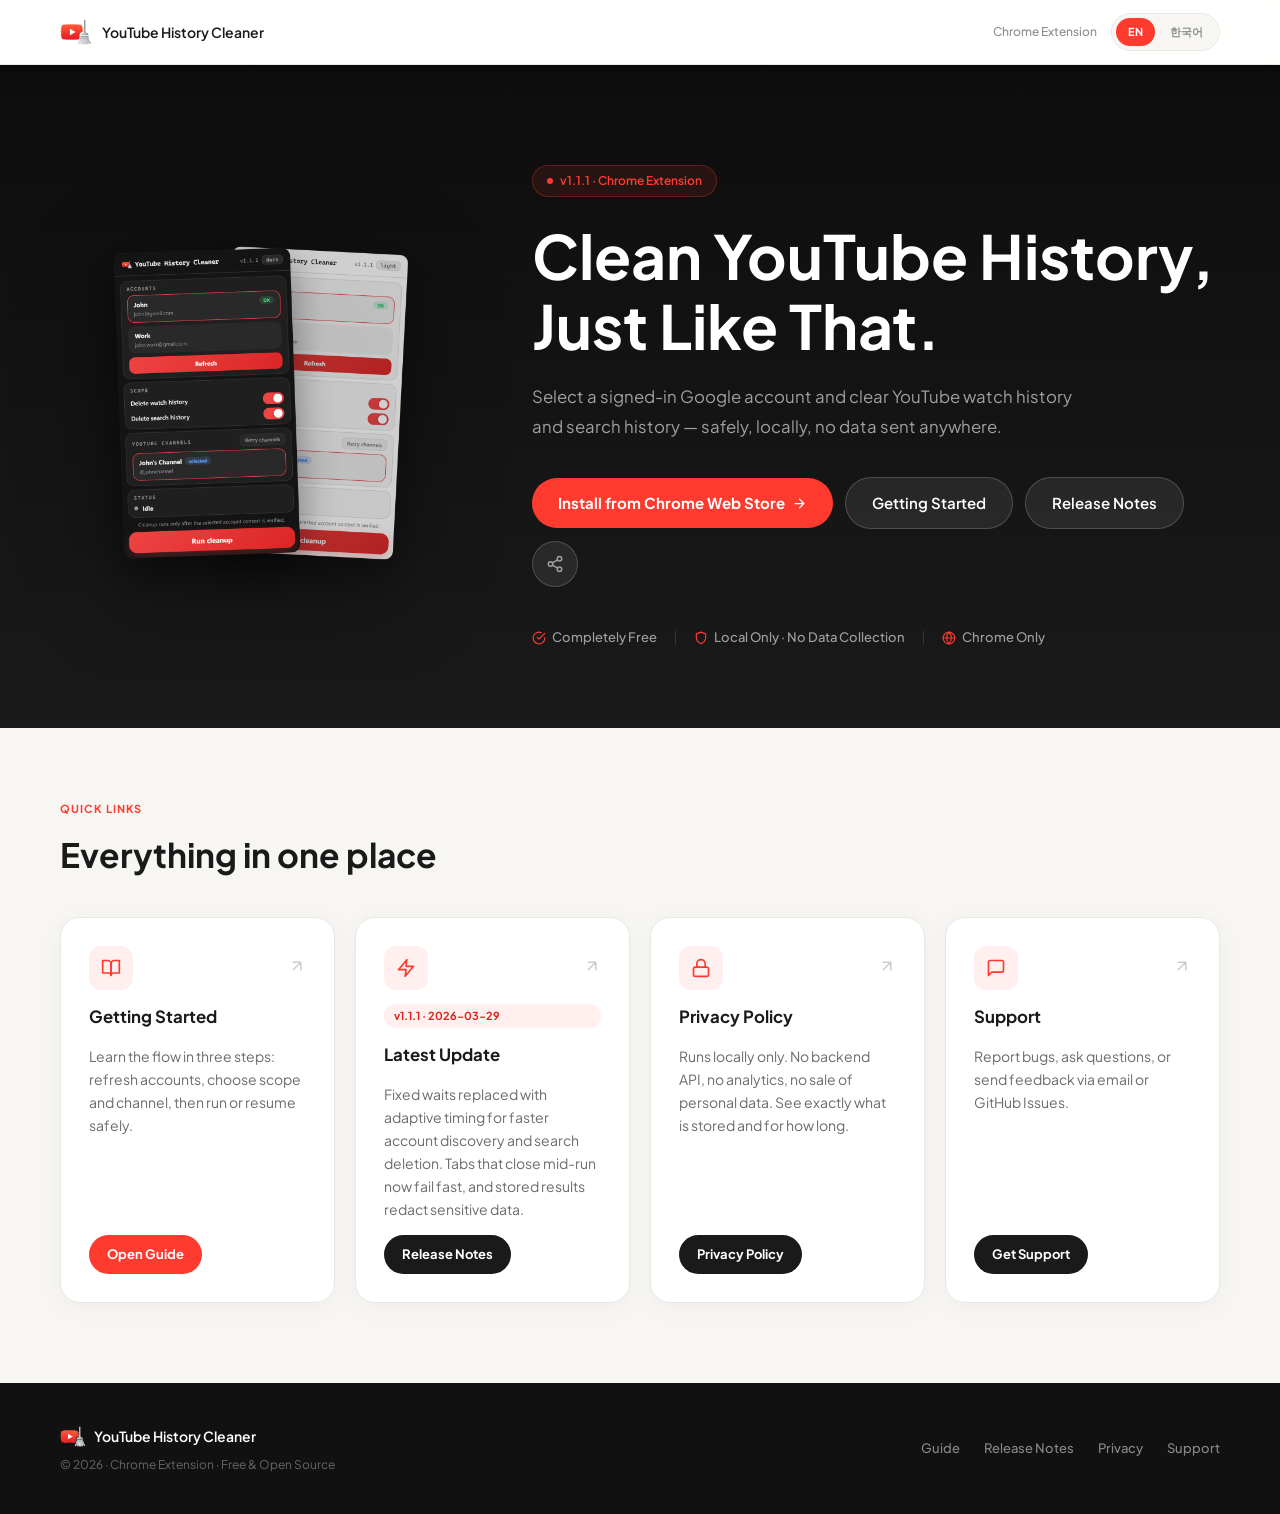
==== commit 14c541fc: "feat: add Web Share API share button to hero CTA - Add circular icon button inline with CTA buttons " ====
--- a/index.html
+++ b/index.html
@@ -5,12 +5,41 @@
     <meta name="viewport" content="width=device-width, initial-scale=1">
     <title>YouTube History Cleaner</title>
     <meta name="description" content="Official getting started, release notes, privacy, and support pages for the YouTube History Cleaner Chrome extension.">
+    <meta name="keywords" content="YouTube, history cleaner, Chrome extension, watch history, search history, delete, privacy, free">
+    <meta name="author" content="gokomong">
+    <link rel="canonical" href="https://gokomong.github.io/Youtbe_History_Cleaner_Support_Page-/">
+    <meta property="og:type" content="website">
+    <meta property="og:title" content="YouTube History Cleaner — Chrome Extension">
+    <meta property="og:description" content="Clear YouTube watch and search history safely. Completely local, no data collection.">
+    <meta property="og:url" content="https://gokomong.github.io/Youtbe_History_Cleaner_Support_Page-/">
+    <meta property="og:image" content="https://gokomong.github.io/Youtbe_History_Cleaner_Support_Page-/guide-images/popup-mockup.png">
+    <meta property="og:site_name" content="YouTube History Cleaner">
+    <meta name="twitter:card" content="summary_large_image">
+    <meta name="twitter:title" content="YouTube History Cleaner — Chrome Extension">
+    <meta name="twitter:description" content="Clear YouTube watch and search history safely. Completely local, no data collection.">
+    <meta name="twitter:image" content="https://gokomong.github.io/Youtbe_History_Cleaner_Support_Page-/guide-images/popup-mockup.png">
     <link rel="preconnect" href="https://fonts.googleapis.com">
     <link rel="preconnect" href="https://fonts.gstatic.com" crossorigin>
     <link href="https://fonts.googleapis.com/css2?family=Plus+Jakarta+Sans:wght@400;500;600;700&display=swap" rel="stylesheet">
     <link rel="icon" type="image/png" href="./header-logo-dark.png">
     <link rel="stylesheet" href="./styles.css?v=20260329-1">
     <script src="./lang-toggle.js" defer></script>
+    <script type="application/ld+json">
+    {
+      "@context": "https://schema.org",
+      "@type": "SoftwareApplication",
+      "name": "YouTube History Cleaner",
+      "applicationCategory": "BrowserApplication",
+      "operatingSystem": "Chrome",
+      "offers": { "@type": "Offer", "price": "0", "priceCurrency": "USD" },
+      "description": "Clear YouTube watch and search history safely. Completely local, no data collection.",
+      "softwareVersion": "1.1.1",
+      "url": "https://gokomong.github.io/Youtbe_History_Cleaner_Support_Page-/",
+      "installUrl": "https://chromewebstore.google.com/detail/youtube-history-cleaner/kddejlaaegicdanenmhhjoleeklpgikj",
+      "screenshot": "https://gokomong.github.io/Youtbe_History_Cleaner_Support_Page-/guide-images/popup-mockup.png",
+      "permissions": "storage, tabs, notifications"
+    }
+    </script>
   </head>
   <body
     data-title-en="YouTube History Cleaner"
@@ -74,6 +103,9 @@
               <span data-lang-content="en">Release Notes</span>
               <span data-lang-content="ko" hidden>릴리즈노트</span>
             </a>
+            <button id="shareBtn" class="btn-icon" type="button" aria-label="Share">
+              <svg viewBox="0 0 24 24" xmlns="http://www.w3.org/2000/svg"><circle cx="18" cy="5" r="3" stroke-width="2" fill="none"/><circle cx="6" cy="12" r="3" stroke-width="2" fill="none"/><circle cx="18" cy="19" r="3" stroke-width="2" fill="none"/><line x1="8.59" y1="13.51" x2="15.42" y2="17.49" stroke-width="2"/><line x1="15.41" y1="6.51" x2="8.59" y2="10.49" stroke-width="2"/></svg>
+            </button>
           </div>
 
           <div class="hero-meta">
@@ -226,5 +258,33 @@
       </div>
     </footer>
 
+    <script>
+    (function () {
+      var btn = document.getElementById("shareBtn");
+      if (!btn) return;
+      var shareSvg = btn.innerHTML;
+      var checkSvg = '<svg viewBox="0 0 24 24" xmlns="http://www.w3.org/2000/svg"><polyline points="20 6 9 17 4 12" stroke-width="2.5" stroke="currentColor" fill="none" stroke-linecap="round" stroke-linejoin="round"/></svg>';
+      var shareData = {
+        title: "YouTube History Cleaner",
+        text: "Clear YouTube watch & search history safely — completely local, no data collection.",
+        url: "https://gokomong.github.io/Youtbe_History_Cleaner_Support_Page-/"
+      };
+      btn.addEventListener("click", async function () {
+        if (navigator.share) {
+          try { await navigator.share(shareData); } catch (_) {}
+        } else {
+          try {
+            await navigator.clipboard.writeText(shareData.url);
+            btn.classList.add("copied");
+            btn.innerHTML = checkSvg;
+            setTimeout(function () {
+              btn.classList.remove("copied");
+              btn.innerHTML = shareSvg;
+            }, 2000);
+          } catch (_) {}
+        }
+      });
+    })();
+    </script>
   </body>
 </html>
--- a/styles.css
+++ b/styles.css
@@ -258,6 +258,37 @@
 }
 .btn-secondary:hover { background: rgba(255, 255, 255, 0.14); text-decoration: none; }
 
+.btn-icon {
+  display: inline-flex;
+  align-items: center;
+  justify-content: center;
+  width: 46px;
+  height: 46px;
+  border: 1px solid rgba(255, 255, 255, 0.18);
+  border-radius: 50%;
+  background: rgba(255, 255, 255, 0.08);
+  color: #A0A0A0;
+  cursor: pointer;
+  transition: color 0.15s, border-color 0.15s, background 0.15s;
+  flex-shrink: 0;
+}
+.btn-icon:hover {
+  color: #fff;
+  border-color: rgba(255, 255, 255, 0.32);
+  background: rgba(255, 255, 255, 0.14);
+}
+.btn-icon svg {
+  width: 18px;
+  height: 18px;
+  stroke: currentColor;
+  fill: none;
+}
+.btn-icon.copied {
+  color: var(--accent);
+  border-color: rgba(255, 59, 48, 0.4);
+  background: rgba(255, 59, 48, 0.1);
+}
+
 .hero-meta {
   display: flex;
   align-items: center;
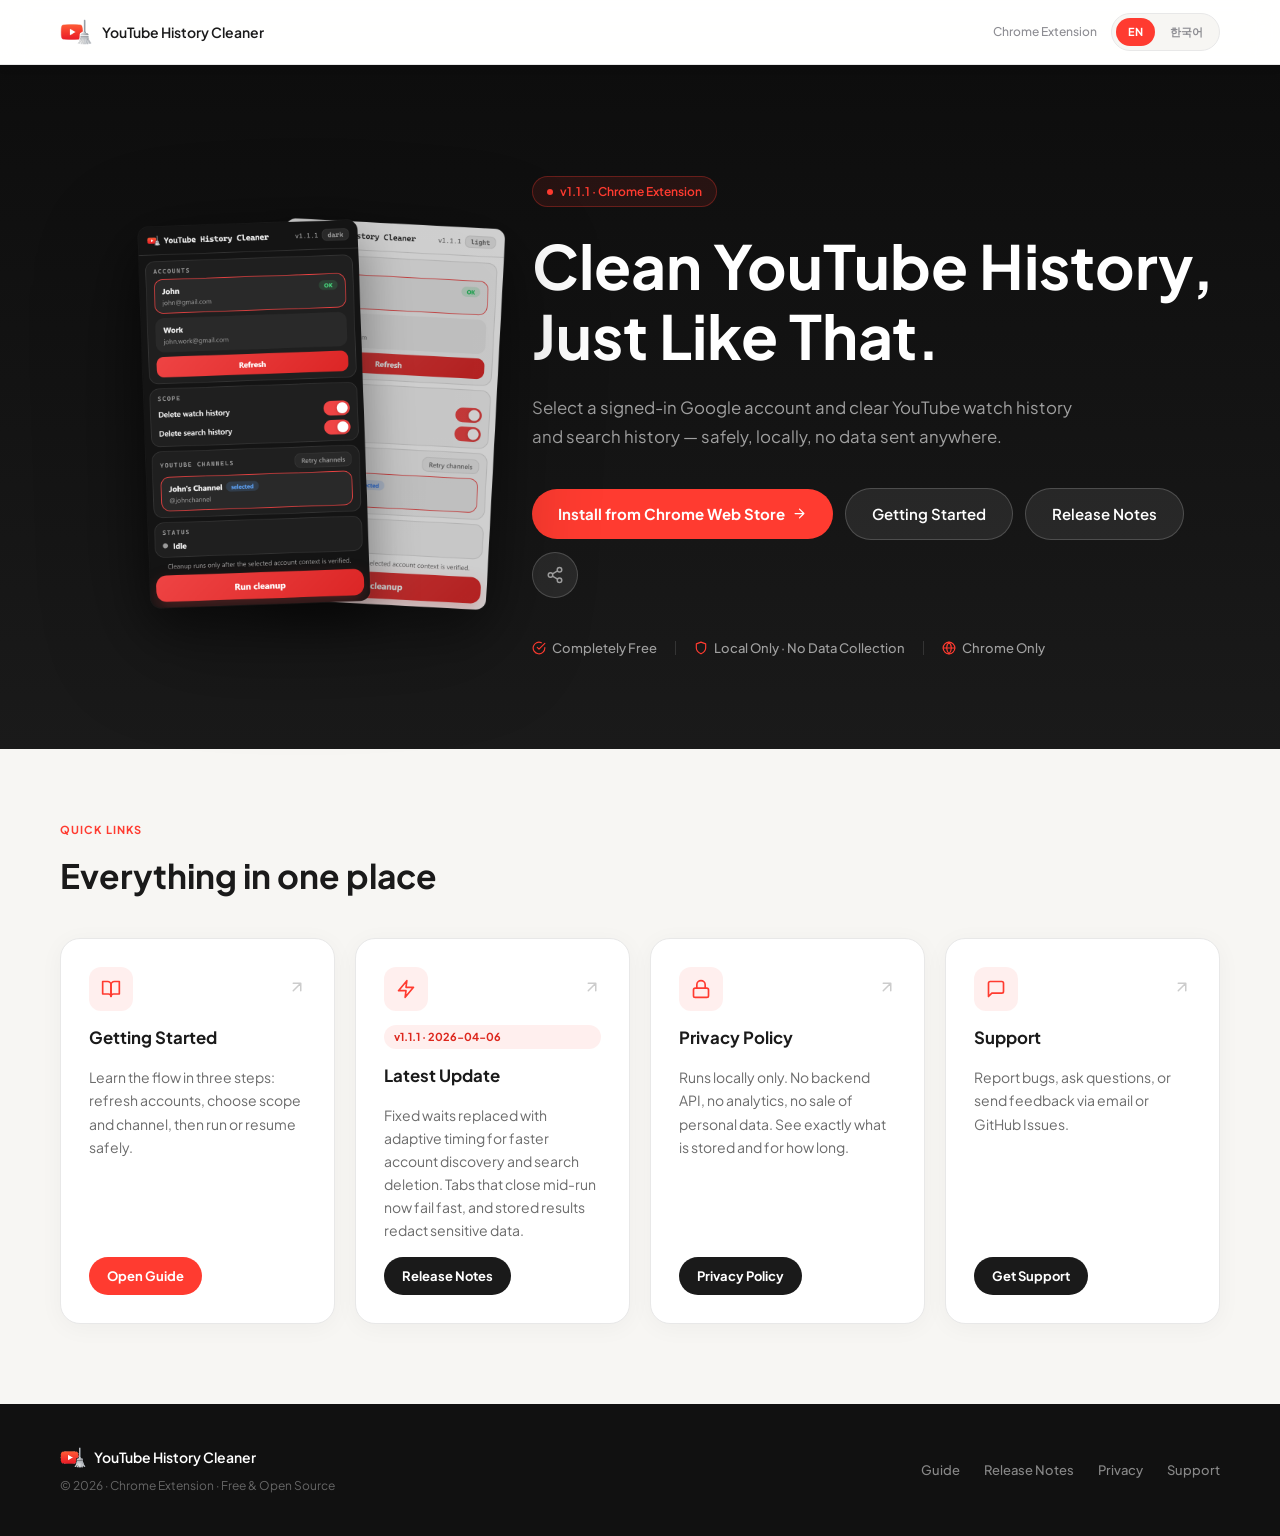
==== commit 050106ca: "docs: refresh public release notes and privacy copy" ====
--- a/index.html
+++ b/index.html
@@ -172,7 +172,7 @@
                 <svg viewBox="0 0 24 24" xmlns="http://www.w3.org/2000/svg"><path d="M7 17L17 7M7 7h10v10"/></svg>
               </div>
             </div>
-            <span class="card-badge">v1.1.1 · 2026-03-29</span>
+            <span class="card-badge">v1.1.1 · 2026-04-06</span>
             <h2 data-lang-content="en">Latest Update</h2>
             <h2 data-lang-content="ko" hidden>릴리즈노트</h2>
             <p data-lang-content="en">Fixed waits replaced with adaptive timing for faster account discovery and search deletion. Tabs that close mid-run now fail fast, and stored results redact sensitive data.</p>
@@ -288,3 +288,4 @@
     </script>
   </body>
 </html>
+
--- a/styles.css
+++ b/styles.css
@@ -135,10 +135,11 @@
   flex-shrink: 0;
   width: 480px;
   margin-left: -40px;
+  overflow: visible;
 }
 
 .hero-mockup {
-  width: 100%;
+  width: 125%;
   height: auto;
   filter: drop-shadow(0 24px 48px rgba(0, 0, 0, 0.4));
   animation: heroFloat 6s ease-in-out infinite;
